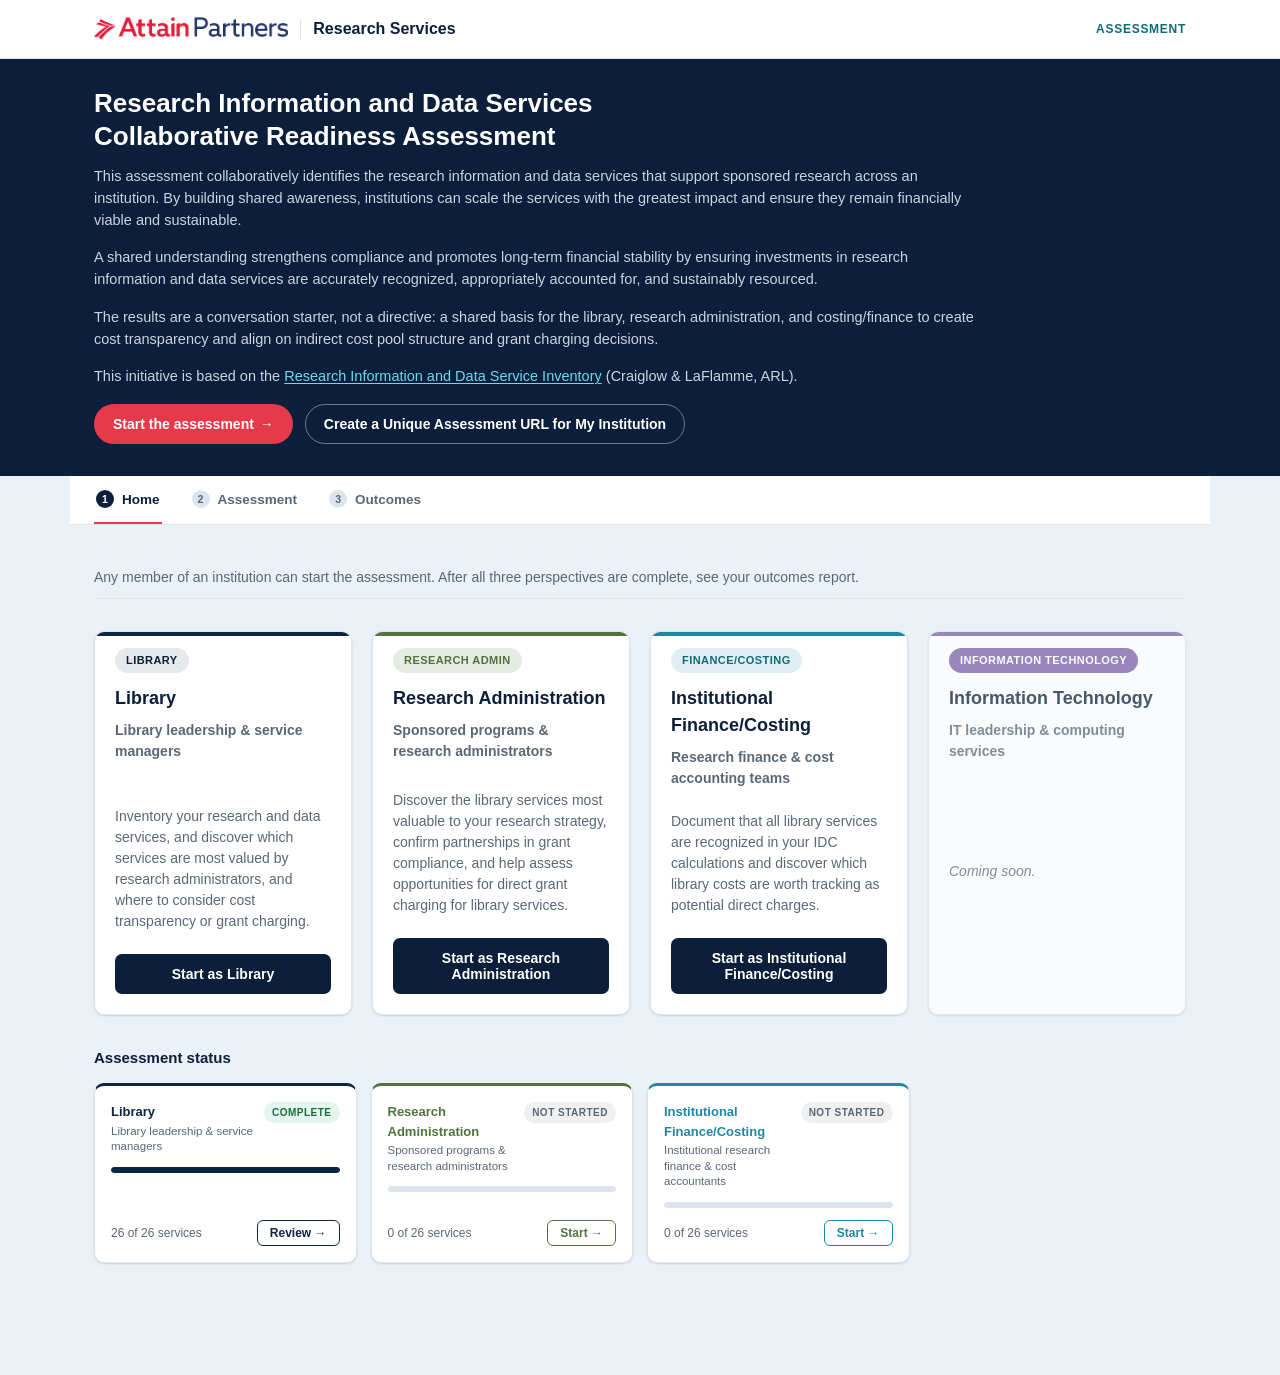
==== index.html @ 7ad6df9c "Force full-width Library button; equalize progress card height with flex column Co-Authored-By: Clau" ====
<!DOCTYPE html>
<html lang="en">
<head>
<meta charset="UTF-8">
<meta name="viewport" content="width=device-width, initial-scale=1.0">
<title>Research Services Collaborative Readiness Assessment</title>
<link rel="stylesheet" href="css/style.css?v=10">
</head>
<body>

<!-- Print-only header: logo, contact, institution -->
<div class="print-header" id="print-header">
  <img src="assets/attain-partners-logo.png" alt="Attain Partners" class="print-logo">
  <div class="print-header-right">
    <span id="print-institution-name"></span>
    <a href="https://attainpartners.com/contact/" class="print-contact">attainpartners.com/contact</a>
  </div>
</div>

<header class="topbar">
  <div class="topbar-inner">
    <div class="brand">
      <img class="brand-logo" src="assets/attain-partners-logo.png" alt="Attain Partners">
      <span class="brand-divider"></span>
      <span class="brand-text">Research Services</span>
    </div>
    <span class="eyebrow-tag">ASSESSMENT</span>
  </div>
</header>

<!-- HERO (per-view) -->
<section class="hero-banner" id="hero-home">
  <div class="hero-banner-inner">
    <div class="hero-copy">
      <h1>Research Information and Data Services<br>Collaborative Readiness Assessment</h1>
      <p class="hero-desc">
        This assessment collaboratively identifies the research information and data services that support sponsored research across an institution. By building shared awareness, institutions can scale the services with the greatest impact and ensure they remain financially viable and sustainable.
      </p>
      <p class="hero-desc">
        A shared understanding strengthens compliance and promotes long-term financial stability by ensuring investments in research information and data services are accurately recognized, appropriately accounted for, and sustainably resourced.
      </p>
      <p class="hero-desc">
        The results are a conversation starter, not a directive: a shared basis for the library, research administration, and costing/finance to create cost transparency and align on indirect cost pool structure and grant charging decisions.
      </p>
      <p class="hero-desc">
        This initiative is based on the <a href="https://figshare.com/articles/online_resource/Research_Information_and_Data_Service_Inventory/32581626/1?file=65289315" target="_blank" rel="noopener" class="hero-link">Research Information and Data Service Inventory</a> (Craiglow &amp; LaFlamme, ARL).
      </p>
      <div class="cta-row">
        <button class="btn btn-cta" data-scroll-to="role-grid">Start the assessment <span class="cta-arrow">&rarr;</span></button>
        <button class="btn btn-outline-light" id="open-institution-modal-btn">Create a Unique Assessment URL for My Institution</button>
      </div>
    </div>
  </div>
</section>

<nav class="tabnav-bar" id="topnav">
  <button class="tab-link active" data-view="home"><span class="tab-num">1</span>Home</button>
  <button class="tab-link" data-view="assessment"><span class="tab-num">2</span>Assessment</button>
  <button class="tab-link" data-view="results"><span class="tab-num">3</span>Outcomes</button>
</nav>

<div id="institution-banner" class="institution-banner" hidden></div>

<main id="app">

  <!-- HOME / ROLE PICKER -->
  <section class="view" id="view-home">

    <p class="role-instructions">Any member of an institution can start the assessment. After all three perspectives are complete, see your outcomes report.</p>

    <div class="role-grid" id="role-grid">
      <article class="role-card" data-role="library">
        <div class="role-card-bar" style="background:#0B2545"></div>
        <span class="pill-badge pill-navy">LIBRARY</span>
        <h2>Library</h2>
        <p class="role-card-sub">Library leadership &amp; service managers</p>
        <p>Inventory your research and data services, and discover which services are most valued by research administrators, and where to consider cost transparency or grant charging.</p>
        <button class="btn btn-primary" data-start="library">Start as Library</button>
      </article>
      <article class="role-card" data-role="admin">
        <div class="role-card-bar" style="background:#52733E"></div>
        <span class="pill-badge pill-green">RESEARCH ADMIN</span>
        <h2>Research Administration</h2>
        <p class="role-card-sub">Sponsored programs &amp; research administrators</p>
        <p>Discover the library services most valuable to your research strategy, confirm partnerships in grant compliance, and help assess opportunities for direct grant charging for library services.</p>
        <button class="btn btn-primary" data-start="admin">Start as Research Administration</button>
      </article>
      <article class="role-card" data-role="costing">
        <div class="role-card-bar" style="background:#1F87A6"></div>
        <span class="pill-badge pill-teal">FINANCE/COSTING</span>
        <h2>Institutional Finance/Costing</h2>
        <p class="role-card-sub">Research finance &amp; cost accounting teams</p>
        <p>Document that all library services are recognized in your IDC calculations and discover which library costs are worth tracking as potential direct charges.</p>
        <button class="btn btn-primary" data-start="costing">Start as Institutional Finance/Costing</button>
      </article>
      <article class="role-card role-card-coming-soon" data-role="it">
        <div class="role-card-bar" style="background:#7B5EA7"></div>
        <span class="pill-badge" style="background:#7B5EA7;color:#fff">INFORMATION TECHNOLOGY</span>
        <h2>Information Technology</h2>
        <p class="role-card-sub">IT leadership &amp; computing services</p>
        <p class="coming-soon-text">Coming soon.</p>
      </article>
    </div>

    <div class="progress-summary" id="progress-summary"></div>

    <div id="share-box" hidden>
      <input type="file" id="import-input" accept="application/json" hidden>
      <button id="export-btn" hidden></button>
      <button id="reset-btn" hidden></button>
    </div>
  </section>

  <!-- ASSESSMENT -->
  <section class="view" id="view-assessment" hidden>
    <div class="assessment-header">
      <button class="btn btn-text" id="back-home">&larr; Back</button>
      <div>
        <h2 id="assessment-role-title">Assessment</h2>
        <p id="assessment-role-sub"></p>
      </div>
      <div class="progress-pill" id="assessment-progress" style="display:none">0 / 20</div>
    </div>
    <div id="category-list"></div>

    <div class="whatsnext-box" id="whatsnext-box">
      <h3>What's next?</h3>
      <p>You can keep going, check the combined outcomes so far, or bring in your counterpart on the other two teams.</p>
      <div class="whatsnext-actions">
        <button class="btn btn-secondary" data-goto="home">Continue / start another role</button>
        <button class="btn btn-secondary" data-goto="results">See progress &amp; outcomes</button>
      </div>
      <div class="share-link-row">
        <p class="share-link-label">Send this assessment to a counterpart (library, research admin, or costing) so they can fill out their section and combine results with yours:</p>
        <div class="share-link-controls">
          <input type="text" id="share-link-input" readonly placeholder="Click &quot;Get link&quot; to generate a shareable link">
          <button class="btn btn-secondary" id="gen-link-btn">Get link</button>
          <button class="btn btn-secondary" id="copy-link-btn">Copy</button>
          <a class="btn btn-text" id="email-link-btn" href="#">Email link</a>
        </div>
      </div>
    </div>
  </section>

  <!-- RESULTS -->
  <section class="view" id="view-results" hidden>
    <p class="eyebrow">YOUR RESULTS</p>
    <div class="results-header">
      <h2>Outcomes at a glance</h2>
      <p>Outcomes update automatically as more roles complete the assessment.</p>
    </div>
    <div class="results-grid">
      <div class="outcome-card" id="outcome-expand">
        <h3>Most Valuable Library Services</h3>
        <p class="outcome-desc">Services the library offers that research administration recognizes as particularly valuable.</p>
        <div class="outcome-body"></div>
      </div>
      <div class="outcome-card" id="outcome-transparency">
        <h3>Most Potential to Model Cost Transparency or Start Tracking Costs</h3>
        <p class="outcome-desc">Service costs that the library can potentially isolate, research administrators value, and costing teams could potentially move from Indirect to direct costs.</p>
        <div class="outcome-body"></div>
      </div>
    </div>
    <div class="outcome-card outcome-card-wide" id="outcome-threshold">
      <h3>Finance/Costing Threshold</h3>
      <p class="outcome-desc">Does the institution have a threshold for moving a library service from the IDC cost pool to direct charging?</p>
      <div class="outcome-body"></div>
    </div>
    <div class="outcome-card outcome-card-wide" id="outcome-learnmore">
      <h3>Services Teams Want to Learn More About</h3>
      <p class="outcome-desc">Services flagged by research administration or institutional finance/costing as services they'd like to learn more about.</p>
      <div class="outcome-body"></div>
    </div>
    <div class="results-detail" id="results-detail"></div>

    <div class="cta-banner">
      <div class="cta-banner-copy">
        <p class="cta-banner-kicker">NEXT STEP</p>
        <h3>Bring these outcomes to your next cost-recovery conversation</h3>
        <p>Export this view to use as a conversation starter with your unit and university partners.</p>
      </div>
      <button class="btn btn-cta" id="export-btn-results">Export as PDF <span class="cta-arrow">&rarr;</span></button>
    </div>
  </section>

</main>

<!-- Institution URL modal -->
<div id="institution-modal" class="modal-overlay" hidden>
  <div class="modal-box">
    <div class="modal-header">
      <h3 class="modal-title">Create a Unique Assessment URL</h3>
      <button class="modal-close" id="modal-close-btn" aria-label="Close">&times;</button>
    </div>
    <p class="modal-desc">Select your institution to generate a shareable URL. Anyone who opens the link will see your institution's name on every page of the assessment.</p>
    <label class="modal-label" for="institution-select">Institution</label>
    <select id="institution-select" class="modal-select">
      <option value="">— Select an institution —</option>
      <option>Test</option>
      <option>Arizona State University</option>
      <option>Brown University</option>
      <option>Cold Spring Harbor Laboratory</option>
      <option>Colorado State University</option>
      <option>Cornell University</option>
      <option>Duke University</option>
      <option>George Mason University</option>
      <option>Johns Hopkins University</option>
      <option>Massachusetts Institute of Technology</option>
      <option>New York University</option>
      <option>Texas State University</option>
      <option>University at Buffalo</option>
      <option>University of Alabama</option>
      <option>University of Arizona</option>
      <option>University of California Riverside</option>
      <option>University of California, Davis</option>
      <option>University of California, Los Angeles</option>
      <option>University of California, Santa Barbara</option>
      <option>University of Connecticut</option>
      <option>University of Delaware</option>
      <option>University of Florida</option>
      <option>University of Hawai&#x02BB;i</option>
      <option>University of Iowa</option>
      <option>University of Kentucky</option>
      <option>University of Minnesota</option>
      <option>University of Nebraska-Lincoln</option>
      <option>University of Nevada, Las Vegas</option>
      <option>University of Rochester</option>
      <option>University of South Carolina</option>
      <option>University of Utah</option>
      <option>University of Wisconsin-Madison</option>
      <option>Van Andel Institute</option>
      <option>Virginia Tech</option>
      <option>Washington University in St. Louis</option>
      <option>Yale University</option>
    </select>
    <div id="modal-url-section" hidden>
      <label class="modal-label">Your unique assessment URL</label>
      <div class="modal-url-row">
        <input type="text" id="modal-url-input" class="modal-url-input" readonly>
        <button class="btn btn-secondary" id="modal-copy-btn">Copy</button>
        <a class="btn btn-text" id="modal-email-btn" href="#">Email</a>
      </div>
      <p class="modal-copied" id="modal-copied" hidden>Copied to clipboard!</p>
    </div>
    <div class="modal-actions">
      <button class="btn btn-primary" id="modal-generate-btn">Generate URL</button>
      <button class="btn btn-text" id="modal-cancel-btn">Cancel</button>
    </div>
  </div>
</div>

<script src="data/inventory.js"></script>
<script src="data/roles.js"></script>
<script src="js/app.js"></script>
</body>
</html>
---- css/style.css ----
/* ===========================================================
   Theme — matches the Attain Partners assessment visual system
   (white header, navy hero, numbered tab strip, light blue-gray
   canvas, red CTA accent, gold/green/teal level coloring).
   =========================================================== */
:root {
  --navy: #0B1F3A;
  --navy-deep: #0A1A30;
  --navy-light: #1B3158;
  --red: #E6394A;
  --red-dark: #C92C3C;
  --teal: #1F87A6;
  --teal-dark: #136B77;
  --green: #52733E;
  --gold: #C9941F;
  --bg: #EAF1F7;
  --card-bg: #FFFFFF;
  --border: #DCE5EE;
  --text: #1B2430;
  --text-muted: #5B6776;
  --radius: 10px;
  --shadow: 0 1px 3px rgba(11, 31, 58, 0.08), 0 1px 2px rgba(11, 31, 58, 0.06);
}

* { box-sizing: border-box; }
html, body { margin: 0; padding: 0; }
body {
  font-family: -apple-system, "Segoe UI", Roboto, Helvetica, Arial, sans-serif;
  background: var(--bg);
  color: var(--text);
  line-height: 1.5;
}

/* ---------- top header (white) ---------- */
.topbar {
  background: #fff;
  border-bottom: 1px solid var(--border);
}
.topbar-inner {
  max-width: 1140px;
  margin: 0 auto;
  display: flex;
  align-items: center;
  justify-content: space-between;
  padding: 16px 24px;
}
.brand { display: flex; align-items: center; gap: 12px; font-weight: 700; color: var(--navy); font-size: 16px; }
.brand-logo { height: 26px; display: block; }
.brand-divider { width: 1px; height: 20px; background: var(--border); display: inline-block; }
.eyebrow-tag {
  font-size: 12px; font-weight: 700; letter-spacing: .06em;
  color: var(--teal-dark); text-transform: uppercase;
}

/* ---------- hero banner (navy) ---------- */
.hero-banner { background: var(--navy); color: #fff; }
.hero-banner[hidden] { display: none; }
.hero-banner-inner {
  max-width: 1140px; margin: 0 auto; padding: 28px 24px 32px;
}
.hero-copy h1 { font-size: 26px; margin: 0 0 14px; line-height: 1.25; }
.hero-desc { color: #C9D4E2; font-size: 14.5px; margin: 0 0 16px; max-width: 880px; }

.pill-badge {
  display: inline-block; font-size: 11px; font-weight: 700; letter-spacing: .04em;
  padding: 4px 11px; border-radius: 999px; text-transform: uppercase;
}
.pill-teal { background: rgba(31,135,166,0.18); color: #6FD7EE; }
.pill-navy { background: rgba(255,255,255,0.14); color: #fff; }
.pill-green { background: rgba(82,115,62,0.22); color: #9CD37B; }

.cta-row { display: flex; gap: 12px; flex-wrap: wrap; }

.info-box {
  background: rgba(255,255,255,0.06); border: 1px solid rgba(255,255,255,0.14);
  border-radius: var(--radius); padding: 20px 22px; align-self: start;
}
.info-box-title { margin: 0 0 12px; font-size: 11.5px; font-weight: 700; letter-spacing: .06em; color: #6FD7EE; }
.info-box-list { margin: 0; padding: 0; list-style: none; display: flex; flex-direction: column; gap: 10px; }
.info-box-list li {
  font-size: 13px; color: #DCE6F0; padding-left: 20px; position: relative;
}
.info-box-list li::before {
  content: "✓"; position: absolute; left: 0; top: 0; color: #6FD7EE; font-weight: 700;
}

/* ---------- tab strip ---------- */
.tabnav-bar {
  background: #fff; border-bottom: 1px solid var(--border);
  display: flex; gap: 28px; max-width: 1140px; margin: 0 auto; padding: 0 24px;
}
.tab-link {
  background: none; border: none; border-bottom: 2px solid transparent;
  color: var(--text-muted); font-size: 13.5px; font-weight: 600;
  padding: 14px 2px; cursor: pointer; display: flex; align-items: center; gap: 8px;
  transition: color .15s, border-color .15s;
}
.tab-link:hover { color: var(--navy); }
.tab-link.active { color: var(--navy); border-bottom-color: var(--red); }
.tab-num {
  width: 18px; height: 18px; border-radius: 50%; background: var(--border);
  color: var(--text-muted); font-size: 10.5px; font-weight: 700;
  display: inline-flex; align-items: center; justify-content: center;
}
.tab-link.active .tab-num { background: var(--navy); color: #fff; }

/* ---------- layout ---------- */
#app { max-width: 1140px; margin: 0 auto; padding: 32px 24px 80px; }
.view[hidden] { display: none; }

.eyebrow { font-size: 12px; font-weight: 700; letter-spacing: .06em; color: var(--red); text-transform: uppercase; margin: 0 0 6px; }

/* ---------- institution banner ---------- */
.institution-banner {
  background: var(--navy); color: #AEC0D6; font-size: 13px; font-weight: 600;
  text-align: center; padding: 7px 24px; letter-spacing: .02em;
}
.institution-banner[hidden] { display: none; }

/* ---------- role instructions ---------- */
.role-instructions {
  font-size: 14px; color: var(--text-muted); margin: 0 0 4px;
  padding: 10px 0; border-bottom: 1px solid var(--border);
}

/* ---------- modal ---------- */
body.modal-open { overflow: hidden; }
.modal-overlay {
  position: fixed; inset: 0; z-index: 1000;
  background: rgba(11,31,58,.55); backdrop-filter: blur(2px);
  display: flex; align-items: center; justify-content: center; padding: 24px;
}
.modal-overlay[hidden] { display: none; }
.modal-box {
  background: var(--card-bg); border-radius: 12px; padding: 28px 30px;
  width: 100%; max-width: 520px; box-shadow: 0 8px 32px rgba(11,31,58,.24);
}
.modal-header { display: flex; align-items: center; justify-content: space-between; margin-bottom: 12px; }
.modal-title { margin: 0; font-size: 18px; font-weight: 700; color: var(--navy); }
.modal-close {
  background: none; border: none; font-size: 22px; cursor: pointer;
  color: var(--text-muted); line-height: 1; padding: 2px 6px;
}
.modal-close:hover { color: var(--navy); }
.modal-desc { font-size: 14px; color: var(--text-muted); margin: 0 0 18px; line-height: 1.5; }
.modal-label { display: block; font-size: 12px; font-weight: 700; text-transform: uppercase; letter-spacing: .05em; color: var(--text-muted); margin-bottom: 6px; }
.modal-select {
  width: 100%; padding: 10px 12px; border: 1px solid var(--border); border-radius: 8px;
  font-size: 14px; color: var(--text); background: var(--card-bg); margin-bottom: 20px;
  appearance: auto;
}
.modal-select:focus { outline: 2px solid var(--teal); }
.modal-url-row { display: flex; gap: 8px; flex-wrap: wrap; margin-bottom: 6px; }
.modal-url-input {
  flex: 1; min-width: 0; padding: 9px 12px; border: 1px solid var(--border);
  border-radius: 8px; font-size: 13px; background: var(--bg); color: var(--text);
}
.modal-copied { font-size: 12px; color: var(--green); font-weight: 600; margin: 0 0 12px; }
.modal-actions { display: flex; gap: 10px; align-items: center; margin-top: 8px; }

/* ---------- role cards ---------- */
.role-grid {
  display: grid;
  grid-template-columns: repeat(4, minmax(0, 1fr));
  gap: 20px;
  margin: 32px 0;
}
@media (max-width: 700px) {
  .role-grid { grid-template-columns: 1fr; }
}
.role-card {
  background: var(--card-bg);
  border: 1px solid var(--border);
  border-radius: var(--radius);
  box-shadow: var(--shadow);
  overflow: hidden;
  padding: 20px;
  display: flex;
  flex-direction: column;
  gap: 8px;
  min-width: 0;
}
.role-card-bar { height: 4px; margin: -20px -20px 4px; }
.role-card .pill-badge { align-self: flex-start; }
.role-card h2 { margin: 4px 0 0; font-size: 18px; color: var(--navy); }
.role-card-sub { margin: 0; font-size: 13px; color: var(--text-muted); font-weight: 600; }
.role-card p { font-size: 14px; color: var(--text-muted); flex: 1; }
.role-card .btn-primary { width: 100%; display: flex; margin-top: auto; }
.role-card[data-role="library"] .pill-badge { background: rgba(11,37,69,0.1); color: var(--navy); }
.role-card[data-role="admin"] .pill-badge { background: rgba(82,115,62,0.14); color: var(--green); }
.role-card[data-role="costing"] .pill-badge { background: rgba(31,135,166,0.14); color: var(--teal-dark); }
.role-card-coming-soon { opacity: .72; }
.role-card-coming-soon .coming-soon-text { font-style: italic; color: var(--text-muted); flex: 1; }

/* ---------- buttons ---------- */
.btn {
  font-size: 14px; font-weight: 700; border-radius: 999px;
  padding: 11px 18px; cursor: pointer; border: 1px solid transparent;
  display: inline-flex; align-items: center; justify-content: center;
  gap: 6px; text-decoration: none;
}
.btn-cta { background: var(--red); color: #fff; }
.btn-cta:hover { background: var(--red-dark); }
.cta-arrow { display: inline-flex; }
.btn-outline-light { background: transparent; color: #fff; border-color: rgba(255,255,255,0.4); }
.btn-outline-light:hover { background: rgba(255,255,255,0.08); }
.btn-primary { background: var(--navy); color: #fff; border-radius: 7px; }
.btn-primary:hover { background: var(--navy-light); }
.btn-secondary { background: #fff; color: var(--navy); border-color: var(--border); border-radius: 7px; }
.btn-secondary:hover { background: #EEF2F6; }
.btn-text { background: none; border: none; color: var(--text-muted); font-weight: 500; border-radius: 7px; }
.btn-text:hover { color: var(--navy); }
.file-btn { position: relative; }

/* ---------- progress summary (home) ---------- */
.progress-summary { margin-bottom: 32px; }
.progress-summary-title { margin: 0 0 14px; font-size: 15px; font-weight: 700; color: var(--navy); }
.progress-cards { display: grid; grid-template-columns: repeat(4, minmax(0, 1fr)); gap: 14px; }
.progress-card {
  background: var(--card-bg); border: 1px solid var(--border); border-top: 3px solid var(--border);
  border-radius: var(--radius); padding: 16px; box-shadow: var(--shadow);
  display: flex; flex-direction: column;
}
.progress-card-foot { margin-top: auto; }
.progress-card-empty { background: none; border: none; box-shadow: none; }
.progress-card-top { display: flex; justify-content: space-between; align-items: flex-start; gap: 10px; margin-bottom: 12px; }
.progress-card-role { margin: 0 0 2px; font-size: 13px; font-weight: 700; }
.progress-card-sub { margin: 0; font-size: 11.5px; color: var(--text-muted); line-height: 1.35; }
.progress-status-badge {
  font-size: 10px; font-weight: 700; letter-spacing: .05em; text-transform: uppercase;
  padding: 3px 8px; border-radius: 999px; white-space: nowrap; flex-shrink: 0;
}
.status-not-started { background: #f0f0f0; color: var(--text-muted); }
.status-progress { background: #FFF3D6; color: #8a5f00; }
.status-complete { background: #E3F5ED; color: #1a6e3e; }
.progress-track { height: 6px; background: var(--border); border-radius: 6px; overflow: hidden; margin-bottom: 12px; }
.progress-fill { height: 100%; border-radius: 6px; transition: width .3s; }
.progress-card-foot { display: flex; justify-content: space-between; align-items: center; }
.progress-count { font-size: 12px; color: var(--text-muted); }
.btn-sm {
  font-size: 12px; font-weight: 600; padding: 5px 12px; border-radius: 6px;
  background: transparent; border: 1.5px solid; cursor: pointer; transition: background .15s;
}
.btn-sm:hover { background: var(--bg); }

/* ---------- share box ---------- */
.share-box {
  background: #fff; border: 1px solid var(--border); border-radius: var(--radius); padding: 20px 24px;
}
.share-box h3 { margin: 0 0 6px; font-size: 15px; color: var(--navy); }
.share-box p { margin: 0 0 14px; font-size: 14px; color: var(--text-muted); }
.share-actions { display: flex; gap: 10px; flex-wrap: wrap; }

/* ---------- assessment ---------- */
.assessment-header {
  display: flex; align-items: center; gap: 20px; margin-bottom: 24px;
}
.assessment-header h2 { margin: 0; color: var(--navy); font-size: 20px; }
.assessment-header p { margin: 2px 0 0; color: var(--text-muted); font-size: 13px; }
.progress-pill {
  margin-left: auto; background: var(--navy); color: #fff; font-size: 13px;
  font-weight: 700; padding: 6px 14px; border-radius: 999px;
}

.cat-section {
  background: var(--card-bg); border: 1px solid var(--border);
  border-radius: var(--radius); margin-bottom: 14px; overflow: hidden;
}
.cat-head {
  width: 100%; text-align: left; background: #fff; border: none;
  border-left: 5px solid; padding: 14px 18px; font-size: 15px; font-weight: 700;
  color: var(--navy); cursor: pointer; display: flex; justify-content: space-between;
}
.cat-count { font-size: 12px; font-weight: 600; color: var(--text-muted); }
.cat-body { display: none; padding: 4px 18px 16px; }
.cat-section.open .cat-body { display: block; }

.item-card { padding: 16px 0; border-top: 1px solid var(--border); }
.cat-body .item-card:first-child { border-top: none; }
.item-title h4 { margin: 0 0 2px; font-size: 14.5px; color: var(--text); }
.item-title p { margin: 0 0 10px; font-size: 12.5px; color: var(--text-muted); }

/* Library offer hint note */
.lib-offer-hint {
  margin: 0 0 16px;
  font-size: 13px; color: var(--text-muted);
  background: rgba(31,135,166,0.07);
  border-left: 3px solid var(--teal);
  padding: 8px 12px; border-radius: 0 6px 6px 0;
}

/* Library item card with offer toggle */
.lib-item-card { padding: 14px 0; border-top: 1px solid var(--border); }
.lib-item-card:first-child { border-top: none; }
.lib-offer-row {
  display: flex; align-items: flex-start; gap: 10px; cursor: pointer;
  user-select: none; margin-bottom: 6px;
}
.lib-offer-cb {
  width: 16px; height: 16px; accent-color: var(--teal); flex-shrink: 0;
  margin-top: 2px; cursor: pointer;
}
.lib-offer-name {
  display: flex; align-items: baseline; gap: 8px; flex-wrap: wrap;
}
.lib-item-title { margin: 0; font-size: 14.5px; font-weight: 600; color: var(--text); }
.lib-item-card.not-offered .lib-item-title { color: var(--text-muted); }
.not-offered-badge {
  font-size: 11px; font-weight: 700; letter-spacing: .05em;
  background: #f0f0f0; color: var(--text-muted);
  padding: 1px 7px; border-radius: 999px;
}
.lib-item-desc {
  margin: 4px 0 12px 26px; font-size: 12.5px; color: var(--text-muted); line-height: 1.45;
}
.detail-not-offered {
  font-size: 12px; color: var(--text-muted); font-style: italic; padding: 2px 0;
}

.question { margin-bottom: 10px; }
.question-text { margin: 0 0 6px; font-size: 13.5px; font-weight: 600; color: var(--navy); }
.options { display: flex; gap: 8px; flex-wrap: wrap; }
.opt-btn {
  border: 1px solid var(--border); background: #fff; border-radius: 999px;
  padding: 7px 14px; font-size: 13px; font-weight: 600; cursor: pointer; color: var(--text);
}
.opt-btn:hover { border-color: var(--navy); }
.opt-btn.val-2.selected { background: rgba(31,135,166,0.14); color: var(--teal-dark); border-color: var(--teal); }
.opt-btn.val-1.selected { background: rgba(201,148,31,0.16); color: var(--gold); border-color: var(--gold); }
.opt-btn.val-0.selected { background: rgba(230,57,74,0.12); color: var(--red-dark); border-color: var(--red); }

/* ---------- hero link ---------- */
.hero-link { color: #6FD7EE; text-decoration: underline; text-underline-offset: 2px; }
.hero-link:hover { color: #fff; }

/* ---------- admin question-by-question format ---------- */
.admin-q-section { margin-bottom: 20px; }
.admin-q-head { padding: 16px 20px 12px; }
.admin-q-num {
  display: inline-block; font-size: 11px; font-weight: 700; letter-spacing: .06em;
  text-transform: uppercase; color: var(--red); margin-bottom: 6px;
}
.admin-q-text { margin: 0 0 4px; font-size: 15px; font-weight: 700; color: var(--navy); }
.admin-q-sub { margin: 0; font-size: 13px; color: var(--text-muted); }
.admin-q-body { padding: 8px 20px 16px; }
.admin-select-all {
  font-size: 12px; font-weight: 700; padding: 4px 10px;
  margin-bottom: 10px; color: var(--teal-dark); border: 1px solid var(--border);
  border-radius: 999px; display: inline-block;
}
.admin-select-all:hover { background: var(--bg); }
.admin-check-grid {
  display: grid;
  grid-template-columns: repeat(auto-fill, minmax(220px, 1fr));
  gap: 2px 12px;
}
.admin-cat-label {
  grid-column: 1 / -1;
  font-size: 11px; font-weight: 700; text-transform: uppercase;
  letter-spacing: .06em; color: var(--text-muted);
  border-left: 3px solid currentColor;
  padding: 2px 0 2px 8px;
  margin: 10px 0 4px;
}
.admin-check-row {
  display: flex; align-items: center; gap: 8px; padding: 5px 8px;
  border-radius: 6px; cursor: pointer; transition: background .1s;
  position: relative;
}
.admin-check-row:hover { background: var(--bg); }
.admin-check-row.checked { background: rgba(31,135,166,0.08); }
.admin-check-row input[type="checkbox"] {
  width: 15px; height: 15px; accent-color: var(--teal); flex-shrink: 0; cursor: pointer;
}
.admin-check-label { font-size: 13px; color: var(--text); cursor: pointer; line-height: 1.3; }
.admin-check-row.checked .admin-check-label { font-weight: 600; color: var(--navy); }

/* CSS tooltip on hover (questions 1-3 only, via data-tooltip attribute) */
.admin-check-row[data-tooltip]:hover::after {
  content: attr(data-tooltip);
  position: absolute;
  left: 0; bottom: calc(100% + 6px);
  background: var(--navy); color: #fff;
  font-size: 12px; line-height: 1.4;
  padding: 8px 12px; border-radius: 7px;
  width: 280px; white-space: normal;
  pointer-events: none; z-index: 100;
  box-shadow: 0 4px 12px rgba(0,0,0,0.18);
}
.admin-learn-section { border-top: 3px solid var(--border); margin-top: 8px; }
.admin-learn-head { background: rgba(82,115,62,0.06); }

/* ---------- locked question (library auto-No) ---------- */
.question-locked .opt-btn { cursor: not-allowed; opacity: .55; }
.question-locked .opt-btn:hover { border-color: var(--border); }
.locked-note { margin: 4px 0 0; font-size: 12px; color: var(--text-muted); font-style: italic; }

/* ---------- what's next panel (assessment view) ---------- */
.whatsnext-box {
  background: var(--card-bg); border: 1px solid var(--border); border-radius: var(--radius);
  padding: 22px 24px; margin-top: 24px;
}
.whatsnext-box h3 { margin: 0 0 6px; font-size: 16px; color: var(--navy); }
.whatsnext-box > p { margin: 0 0 16px; font-size: 13.5px; color: var(--text-muted); }
.whatsnext-actions { display: flex; gap: 10px; flex-wrap: wrap; margin-bottom: 18px; }
.share-link-row { border-top: 1px solid var(--border); padding-top: 16px; }
.share-link-label { margin: 0 0 10px; font-size: 13px; color: var(--text-muted); }
.share-link-controls { display: flex; gap: 8px; flex-wrap: wrap; }
.share-link-controls input {
  flex: 1; min-width: 220px; border: 1px solid var(--border); border-radius: 7px;
  padding: 9px 12px; font-size: 13px; color: var(--text); background: var(--bg);
}

/* ---------- visual detail chips (results "full details by service") ---------- */
.detail-legend { display: flex; gap: 16px; flex-wrap: wrap; margin-bottom: 16px; font-size: 12.5px; color: var(--text-muted); }
.detail-legend-item { display: flex; align-items: center; gap: 6px; }
.detail-rows { display: flex; flex-direction: column; gap: 14px; }
.detail-row { border-top: 1px solid var(--border); padding-top: 12px; }
.detail-rows .detail-row:first-child { border-top: none; padding-top: 0; }
.detail-row-name { font-size: 13.5px; font-weight: 700; color: var(--navy); margin-bottom: 8px; }
.detail-row-groups { display: flex; gap: 22px; flex-wrap: wrap; }
.detail-group { display: flex; flex-direction: column; gap: 4px; }
.detail-group-label { font-size: 11px; font-weight: 700; letter-spacing: .04em; text-transform: uppercase; color: var(--text-muted); }
.detail-group-chips { display: flex; gap: 5px; }
.vchip {
  width: 20px; height: 20px; border-radius: 5px; display: inline-flex;
  align-items: center; justify-content: center;
}
.vchip-2 { background: rgba(31,135,166,0.18); border: 1px solid var(--teal); }
.vchip-1 { background: rgba(201,148,31,0.18); border: 1px solid var(--gold); }
.vchip-0 { background: rgba(230,57,74,0.14); border: 1px solid var(--red); }
.vchip-empty { background: var(--border); border: 1px solid var(--border); opacity: .6; }
.vchip-icon {
  width: 20px; height: 20px; border-radius: 50%; display: inline-flex;
  align-items: center; justify-content: center;
  font-size: 12px; font-weight: 700; line-height: 1; flex-shrink: 0;
}
.vchip-check { background: #52733E; color: #fff; }
.vchip-question { background: #C9941F; color: #fff; }
.vchip-x { background: #E6394A; color: #fff; }

/* ---------- results ---------- */
.results-header h2 { margin: 0 0 4px; color: var(--navy); }
.results-header p { margin: 0 0 24px; color: var(--text-muted); font-size: 14px; }
.results-grid {
  display: grid; grid-template-columns: repeat(auto-fit, minmax(300px, 1fr));
  gap: 20px; margin-bottom: 32px;
}
.outcome-card {
  background: var(--card-bg); border: 1px solid var(--border); border-radius: var(--radius);
  box-shadow: var(--shadow); padding: 20px;
}
.outcome-card h3 { margin: 0 0 6px; font-size: 16px; color: var(--navy); }
.outcome-desc { margin: 0 0 14px; font-size: 13px; color: var(--text-muted); }
.outcome-list { list-style: none; margin: 0; padding: 0; }
.outcome-list li {
  display: flex; align-items: center; gap: 10px; padding: 8px 0; border-top: 1px solid var(--border);
}
.outcome-list li:first-child { border-top: none; }
.outcome-item-name { flex: 1; font-size: 13.5px; }
.outcome-meter { width: 90px; height: 6px; background: var(--border); border-radius: 4px; overflow: hidden; }
.outcome-meter-fill { display: block; height: 100%; }
.outcome-score { width: 36px; text-align: right; font-size: 12px; color: var(--text-muted); }
.empty-note { font-size: 13.5px; color: var(--text-muted); }
.tag { font-size: 10.5px; font-weight: 700; padding: 2px 7px; border-radius: 999px; margin-left: 6px; text-transform: uppercase; }
.tag-start { background: rgba(230,57,74,0.12); color: var(--red-dark); }
.tag-expand { background: rgba(201,148,31,0.16); color: var(--gold); }
.tag-unknown { background: var(--border); color: var(--text-muted); }

.results-detail { background: var(--card-bg); border: 1px solid var(--border); border-radius: var(--radius); padding: 20px; margin-bottom: 28px; }
.results-detail h3 { margin: 0 0 12px; font-size: 15px; color: var(--navy); }
.table-wrap { overflow-x: auto; }
.detail-table { width: 100%; border-collapse: collapse; font-size: 13px; }
.detail-table th, .detail-table td { text-align: left; padding: 8px 10px; border-bottom: 1px solid var(--border); white-space: nowrap; }
.detail-table th { color: var(--text-muted); font-weight: 700; font-size: 11.5px; text-transform: uppercase; }

/* ---------- CTA banner (results, bottom) ---------- */
.cta-banner {
  background: var(--navy); color: #fff; border-radius: var(--radius);
  padding: 28px 30px; display: flex; align-items: center; justify-content: space-between;
  gap: 24px; flex-wrap: wrap;
}
.cta-banner-kicker { margin: 0 0 6px; font-size: 11.5px; font-weight: 700; letter-spacing: .06em; color: #6FD7EE; text-transform: uppercase; }
.cta-banner-copy h3 { margin: 0 0 8px; font-size: 18px; }
.cta-banner-copy p { margin: 0; color: #C9D4E2; font-size: 13.5px; max-width: 560px; }

@media (max-width: 800px) {
  .hero-banner-inner { grid-template-columns: 1fr; }
}
@media (max-width: 640px) {
  .topbar-inner { flex-direction: column; gap: 10px; align-items: flex-start; }
  .assessment-header { flex-wrap: wrap; }
  .progress-pill { margin-left: 0; }
  .tabnav-bar { overflow-x: auto; }
}

/* ---------- quick wins / gap analysis outcome sections ---------- */
.qw-section-label {
  margin: 14px 0 6px; font-size: 12px; font-weight: 700; text-transform: uppercase;
  letter-spacing: .06em; display: flex; align-items: center; gap: 8px;
}
.qw-wins { color: #1a6e3e; }
.qw-longterm { color: #8a5f00; }
.qw-count {
  font-size: 11px; font-weight: 700; padding: 1px 7px;
  border-radius: 999px; background: var(--bg); color: var(--text-muted);
}
.qw-gap-tags { display: inline-flex; gap: 4px; margin-left: 8px; flex-wrap: wrap; }
.gap-intro { margin: 0 0 10px; font-size: 13px; color: var(--text-muted); }

/* ---------- expand outcome sub-sections ---------- */
.expand-section-label {
  margin: 0 0 6px; font-size: 11px; font-weight: 700; text-transform: uppercase;
  letter-spacing: .06em; padding: 2px 0 2px 8px;
}
.expand-offered { color: #1a6e3e; border-left: 3px solid #1a6e3e; }
.expand-start   { color: #52733E; border-left: 3px solid #52733E; }

/* ---------- learn-more card full width ---------- */
.outcome-card-wide {
  margin: 0 0 32px;
  background: var(--card-bg); border: 1px solid var(--border); border-radius: var(--radius);
  box-shadow: var(--shadow); padding: 20px;
}
.outcome-card-wide .outcome-list { columns: 2; column-gap: 24px; }
@media (max-width: 600px) { .outcome-card-wide .outcome-list { columns: 1; } }

/* ---------- finish banner ---------- */
.finish-banner {
  background: var(--navy); color: #fff; border-radius: var(--radius);
  padding: 24px 28px; margin-top: 32px;
  display: flex; align-items: center; justify-content: space-between; gap: 24px; flex-wrap: wrap;
}
.finish-banner-incomplete { background: #7A3A0A; }
.finish-banner-title { margin: 0 0 4px; font-size: 16px; font-weight: 700; }
.finish-banner-sub { margin: 0; font-size: 13px; opacity: .8; }
.finish-incomplete-note {
  margin: 8px 0 0; font-size: 13px; font-weight: 600;
  background: rgba(255,255,255,.15); border-radius: 6px; padding: 6px 10px;
}
.finish-banner-actions { display: flex; gap: 10px; flex-shrink: 0; flex-wrap: wrap; }
.finish-btn { white-space: nowrap; }
.btn-outline {
  background: transparent; border: 2px solid rgba(255,255,255,.5); color: #fff;
  padding: 10px 18px; border-radius: 7px; font-size: 14px; font-weight: 600; cursor: pointer;
  transition: border-color .15s;
}
.btn-outline:hover { border-color: #fff; }

/* ---------- threshold Q4 (costing) ---------- */
.threshold-radios { display: flex; gap: 20px; flex-wrap: wrap; margin-bottom: 14px; }
.threshold-radio-row { display: flex; align-items: center; gap: 6px; font-size: 14px; cursor: pointer; }
.threshold-radio-row input[type="radio"] { accent-color: var(--teal); width: 15px; height: 15px; }
.threshold-text-label { display: block; font-size: 13px; font-weight: 600; color: var(--text-muted); margin-bottom: 6px; }
.threshold-input-wrap {
  display: flex; align-items: center; max-width: 420px;
  border: 1px solid var(--border); border-radius: 7px; background: var(--card-bg); overflow: hidden;
}
.threshold-dollar {
  padding: 8px 10px 8px 12px; font-size: 14px; font-weight: 600; color: var(--text-muted);
  background: var(--bg); border-right: 1px solid var(--border); flex-shrink: 0;
}
.threshold-text-input {
  flex: 1; padding: 8px 12px; border: none; outline: none;
  font-size: 14px; color: var(--text); background: transparent;
}
.threshold-input-wrap:focus-within { outline: 2px solid var(--teal); }

/* ---------- detail key grid ---------- */
.detail-intro { margin: 0 0 16px; font-size: 13.5px; color: var(--text-muted); line-height: 1.55; }
.detail-key-grid {
  display: grid; grid-template-columns: repeat(auto-fit, minmax(220px, 1fr));
  gap: 16px; margin-bottom: 16px;
  background: var(--bg); border-radius: var(--radius); padding: 16px;
}
.detail-key-head { margin: 0 0 8px; font-size: 12px; font-weight: 700; text-transform: uppercase; letter-spacing: .05em; }
.detail-key-item { margin: 0 0 4px; font-size: 12px; color: var(--text-muted); display: flex; align-items: center; gap: 6px; }
.detail-key-item .vchip { flex-shrink: 0; }

/* ---------- learnmore legend & dots ---------- */
.outcome-legend {
  display: flex; gap: 16px; flex-wrap: wrap; margin-bottom: 14px;
  padding: 10px 14px; background: var(--bg); border-radius: 8px;
}
.outcome-legend-item { display: flex; align-items: center; gap: 6px; font-size: 12px; font-weight: 600; color: var(--text-muted); }
.learnmore-dot {
  display: inline-block; width: 11px; height: 11px; border-radius: 50%; flex-shrink: 0; vertical-align: middle;
}

/* ---------- threshold card result ---------- */
.threshold-result { margin: 0; font-size: 15px; }

/* ---------- detail legend ---------- */
.detail-legend {
  display: flex; gap: 20px; flex-wrap: wrap; align-items: flex-start;
  background: var(--bg); border-radius: 8px; padding: 12px 16px; margin-bottom: 16px;
}
.detail-legend-section { display: flex; align-items: center; gap: 10px; flex-wrap: wrap; }
.detail-legend-title { font-size: 11px; font-weight: 700; text-transform: uppercase; letter-spacing: .05em; color: var(--text-muted); margin-right: 2px; }
.detail-legend-item { display: flex; align-items: center; gap: 5px; font-size: 12px; color: var(--text-muted); }

/* ---------- alignment dots ---------- */
.align-bar {
  display: flex; align-items: center; gap: 6px; flex-shrink: 0;
}
.align-dot {
  width: 13px; height: 13px; border-radius: 50%; flex-shrink: 0;
  transition: background .2s;
}
.align-dot-off { background: #d0d7df; }
.align-label {
  font-size: 12px; font-weight: 600; white-space: nowrap; margin-left: 4px;
}

/* ---------- detail row v2 (alignment view) ---------- */
.detail-threshold-box {
  background: var(--navy); color: #fff; border-radius: var(--radius);
  padding: 14px 20px; margin-bottom: 20px;
}
.detail-threshold-label { margin: 0 0 4px; font-size: 12px; font-weight: 700; text-transform: uppercase; letter-spacing: .05em; opacity: .8; }
.detail-threshold-value { margin: 0; font-size: 14px; font-weight: 600; }

.detail-row-v2 {
  background: var(--card-bg); border: 1px solid var(--border); border-radius: var(--radius);
  padding: 18px 20px; margin-bottom: 12px; box-shadow: var(--shadow);
}
.detail-row-header {
  display: flex; align-items: center; justify-content: space-between; gap: 12px;
  margin-bottom: 8px; flex-wrap: wrap;
}
.detail-row-title {
  display: flex; align-items: center; gap: 8px; flex: 1; min-width: 0;
}
.detail-row-name-text {
  font-size: 15px; font-weight: 700; color: var(--navy); flex: 1;
}
.detail-row-desc {
  margin: 0 0 14px; font-size: 13px; color: var(--text-muted); line-height: 1.55;
}
.detail-row-groups {
  display: grid; grid-template-columns: repeat(auto-fit, minmax(220px, 1fr));
  gap: 14px;
}
.detail-group {
  background: var(--bg); border-radius: 8px; padding: 12px 14px;
}
.detail-group-label {
  display: block; font-size: 11px; font-weight: 700; text-transform: uppercase;
  letter-spacing: .06em; color: var(--text-muted); margin-bottom: 8px;
}
.detail-q-list { display: flex; flex-direction: column; gap: 6px; }
.detail-q-item {
  display: flex; align-items: flex-start; gap: 8px; font-size: 12.5px; color: var(--text);
  line-height: 1.45;
}
.detail-q-item .vchip { flex-shrink: 0; margin-top: 1px; }
.detail-q-item .vchip-icon { flex-shrink: 0; margin-top: 1px; }

/* ---------- print header (hidden on screen, shown in print) ---------- */
.print-header { display: none; }

/* ---------- print (PDF export of outcomes) ---------- */
@media print {
  .print-header {
    display: flex !important; align-items: center; justify-content: space-between;
    padding: 12px 24px 12px; border-bottom: 2px solid #0B1F3A; margin-bottom: 16px;
  }
  .print-logo { height: 28px; }
  .print-header-right { display: flex; flex-direction: column; align-items: flex-end; gap: 2px; }
  .print-header-right #print-institution-name { font-size: 13px; font-weight: 700; color: #0B1F3A; }
  .print-contact { font-size: 11px; color: #5B6776; text-decoration: none; }

  .topbar, .hero-banner, .tabnav-bar, .cta-banner, .progress-summary, .share-box,
  .whatsnext-box, .eyebrow, .institution-banner, .modal-overlay { display: none !important; }
  body, #app { background: #fff; }
  .outcome-card, .results-detail { box-shadow: none; border: 1px solid #ccc; break-inside: avoid; }
  .results-grid { grid-template-columns: 1fr 1fr; }
}
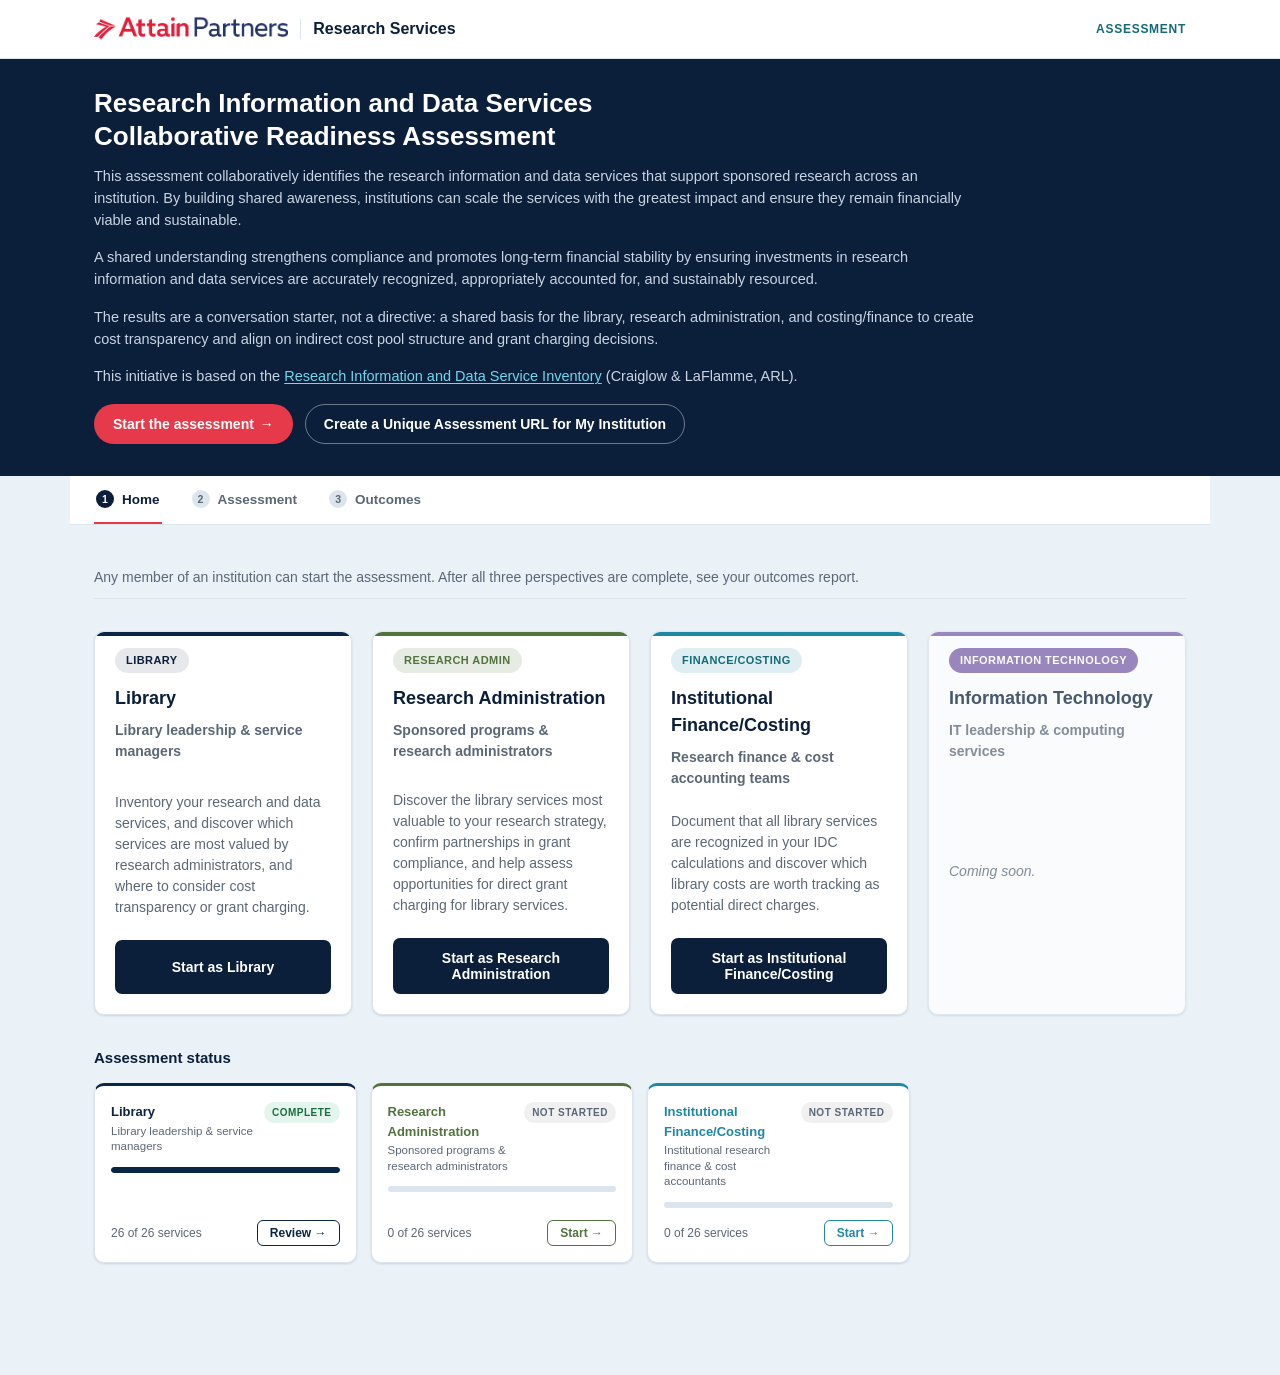
==== commit b90def7f: "Set min-height on role card buttons so all match the tallest (two-line) button Co-Authored-By: Claud" ====
--- a/index.html
+++ b/index.html
@@ -4,7 +4,7 @@
 <meta charset="UTF-8">
 <meta name="viewport" content="width=device-width, initial-scale=1.0">
 <title>Research Services Collaborative Readiness Assessment</title>
-<link rel="stylesheet" href="css/style.css?v=10">
+<link rel="stylesheet" href="css/style.css?v=12">
 </head>
 <body>
 
--- a/css/style.css
+++ b/css/style.css
@@ -185,7 +185,7 @@
 .role-card h2 { margin: 4px 0 0; font-size: 18px; color: var(--navy); }
 .role-card-sub { margin: 0; font-size: 13px; color: var(--text-muted); font-weight: 600; }
 .role-card p { font-size: 14px; color: var(--text-muted); flex: 1; }
-.role-card .btn-primary { width: 100%; display: flex; margin-top: auto; }
+.role-card .btn-primary { display: flex; width: 100%; text-align: center; margin-top: auto; min-height: 54px; align-items: center; justify-content: center; }
 .role-card[data-role="library"] .pill-badge { background: rgba(11,37,69,0.1); color: var(--navy); }
 .role-card[data-role="admin"] .pill-badge { background: rgba(82,115,62,0.14); color: var(--green); }
 .role-card[data-role="costing"] .pill-badge { background: rgba(31,135,166,0.14); color: var(--teal-dark); }
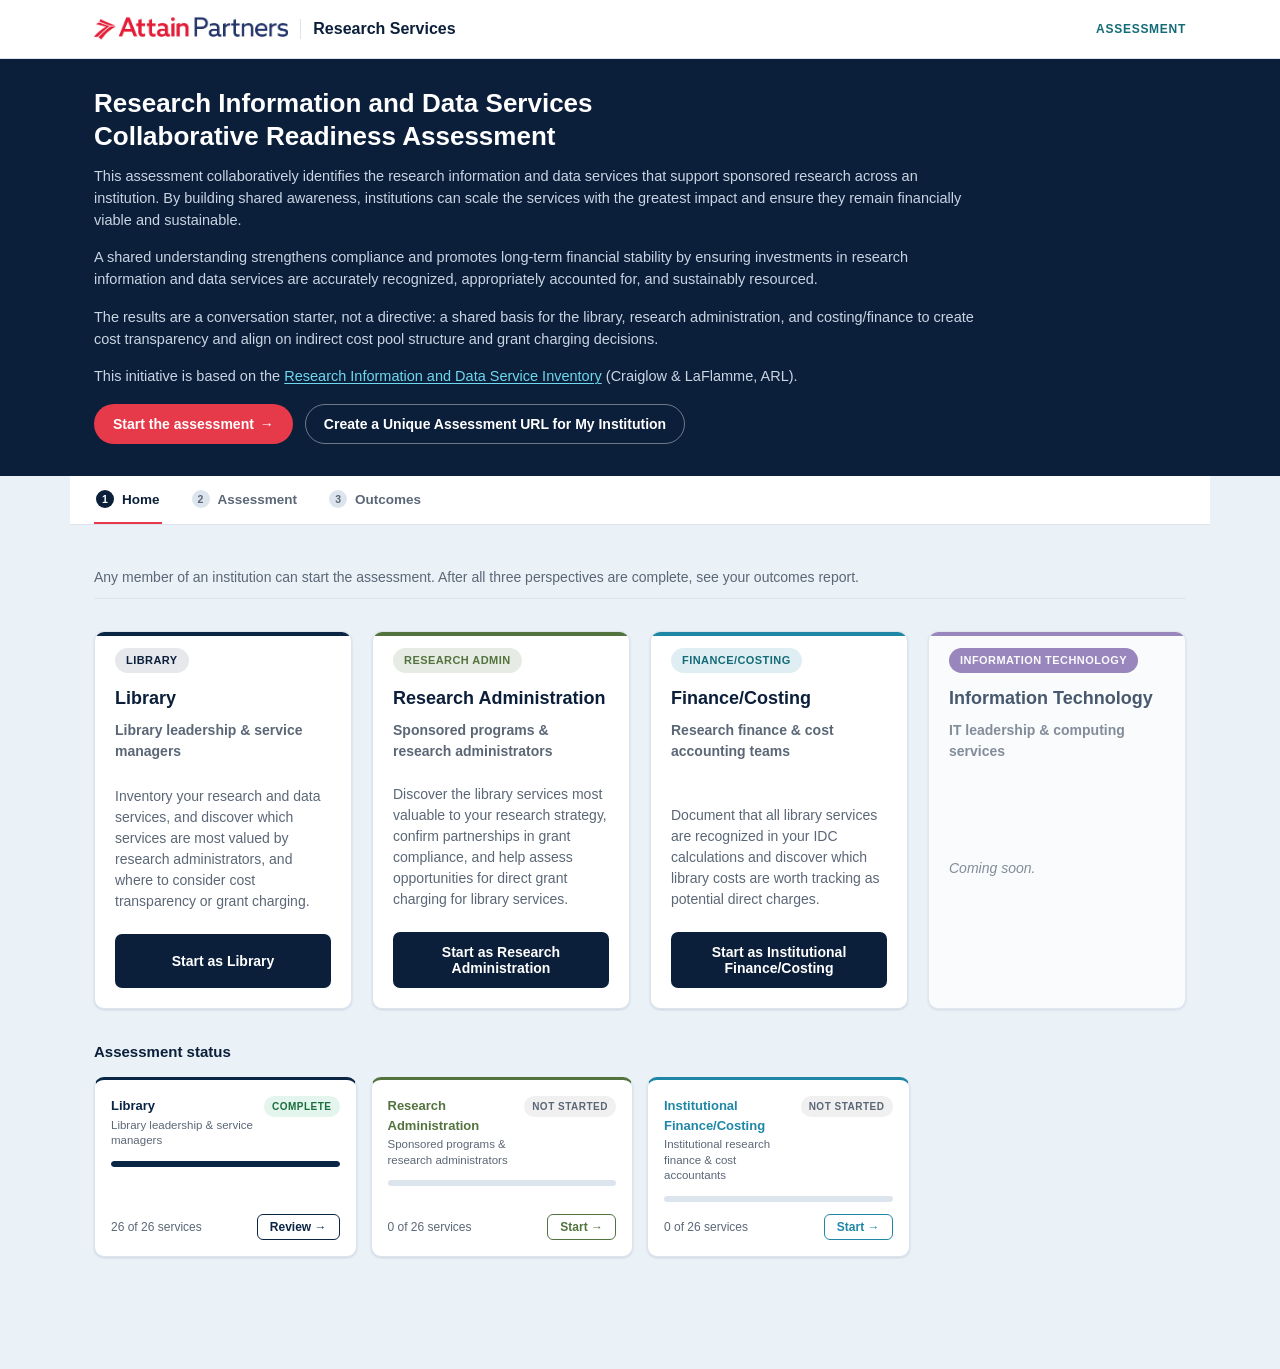
==== commit 86fad613: "Shorten card heading to Finance/Costing Co-Authored-By: Claude Sonnet 4.6 <noreply@anthropic.com> Cl" ====
--- a/index.html
+++ b/index.html
@@ -4,7 +4,7 @@
 <meta charset="UTF-8">
 <meta name="viewport" content="width=device-width, initial-scale=1.0">
 <title>Research Services Collaborative Readiness Assessment</title>
-<link rel="stylesheet" href="css/style.css?v=12">
+<link rel="stylesheet" href="css/style.css?v=13">
 </head>
 <body>
 
@@ -88,7 +88,7 @@
       <article class="role-card" data-role="costing">
         <div class="role-card-bar" style="background:#1F87A6"></div>
         <span class="pill-badge pill-teal">FINANCE/COSTING</span>
-        <h2>Institutional Finance/Costing</h2>
+        <h2>Finance/Costing</h2>
         <p class="role-card-sub">Research finance &amp; cost accounting teams</p>
         <p>Document that all library services are recognized in your IDC calculations and discover which library costs are worth tracking as potential direct charges.</p>
         <button class="btn btn-primary" data-start="costing">Start as Institutional Finance/Costing</button>
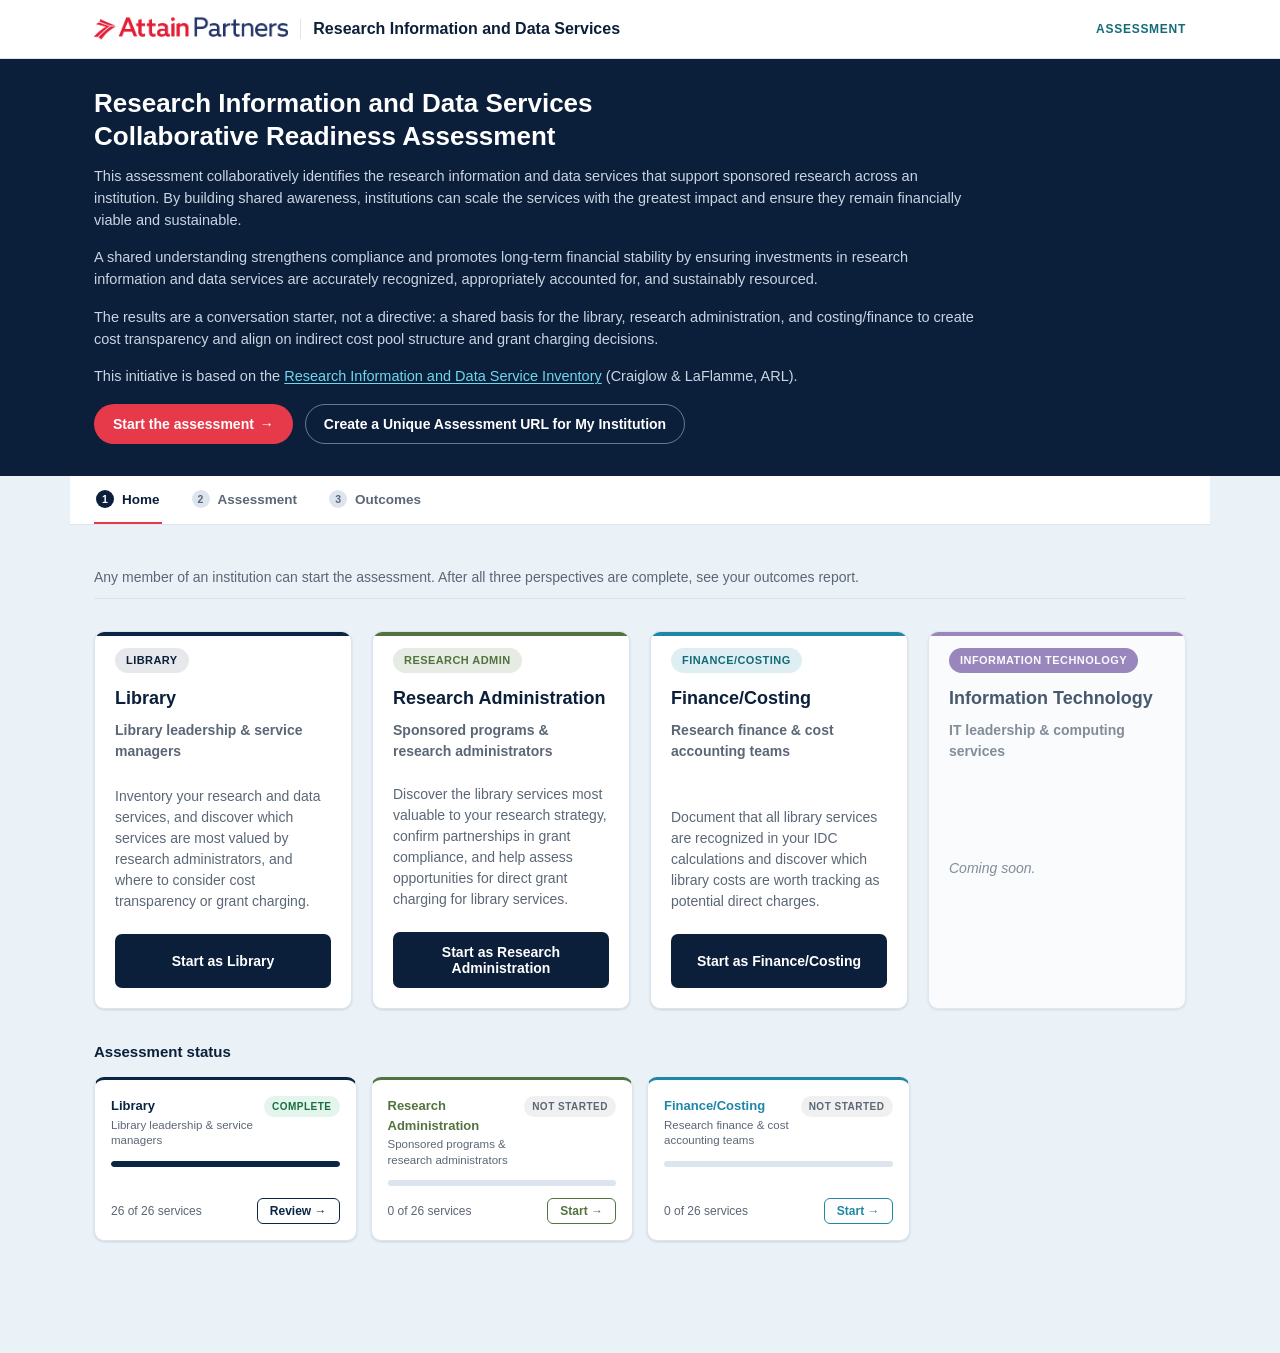
==== commit 345328b9: "Rename to Finance/Costing throughout; update brand text to Research Information and Data Services Co" ====
--- a/index.html
+++ b/index.html
@@ -22,7 +22,7 @@
     <div class="brand">
       <img class="brand-logo" src="assets/attain-partners-logo.png" alt="Attain Partners">
       <span class="brand-divider"></span>
-      <span class="brand-text">Research Services</span>
+      <span class="brand-text">Research Information and Data Services</span>
     </div>
     <span class="eyebrow-tag">ASSESSMENT</span>
   </div>
@@ -91,7 +91,7 @@
         <h2>Finance/Costing</h2>
         <p class="role-card-sub">Research finance &amp; cost accounting teams</p>
         <p>Document that all library services are recognized in your IDC calculations and discover which library costs are worth tracking as potential direct charges.</p>
-        <button class="btn btn-primary" data-start="costing">Start as Institutional Finance/Costing</button>
+        <button class="btn btn-primary" data-start="costing">Start as Finance/Costing</button>
       </article>
       <article class="role-card role-card-coming-soon" data-role="it">
         <div class="role-card-bar" style="background:#7B5EA7"></div>
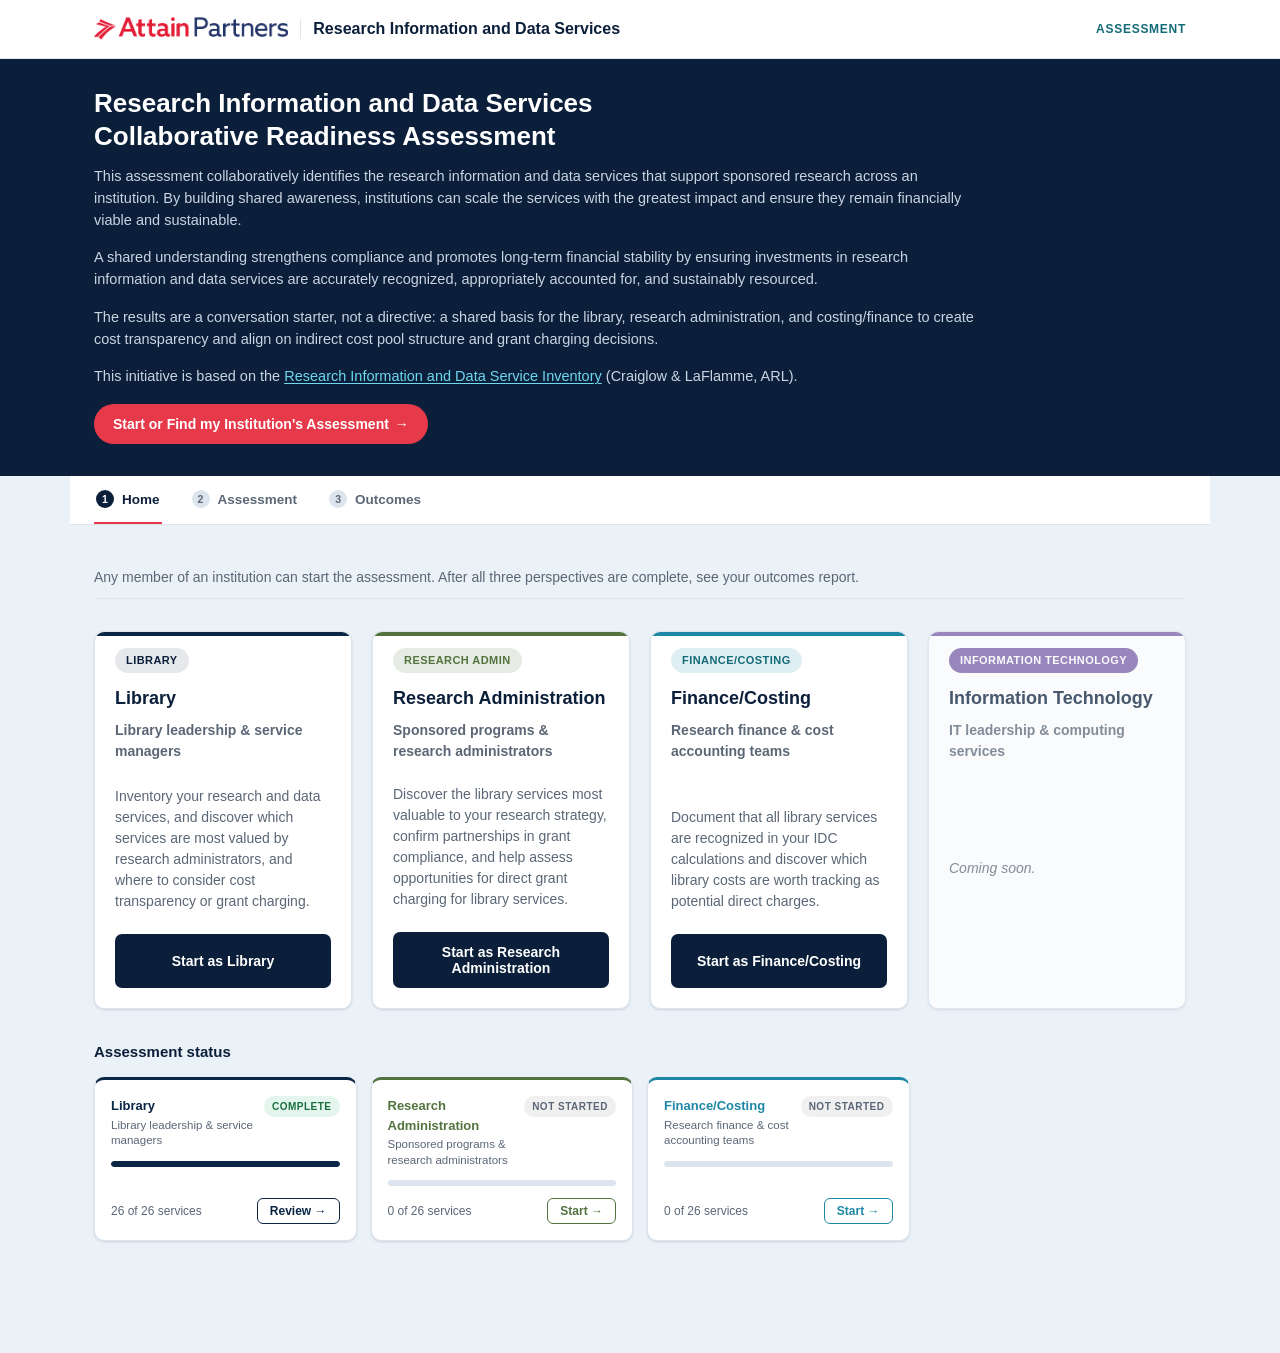
==== commit 897a5ad3: "Institution-keyed storage and URL-param flow; restyle institution button red; remove start CTA - Dat" ====
--- a/index.html
+++ b/index.html
@@ -4,7 +4,7 @@
 <meta charset="UTF-8">
 <meta name="viewport" content="width=device-width, initial-scale=1.0">
 <title>Research Services Collaborative Readiness Assessment</title>
-<link rel="stylesheet" href="css/style.css?v=13">
+<link rel="stylesheet" href="css/style.css?v=14">
 </head>
 <body>
 
@@ -46,8 +46,7 @@
         This initiative is based on the <a href="https://figshare.com/articles/online_resource/Research_Information_and_Data_Service_Inventory/32581626/1?file=65289315" target="_blank" rel="noopener" class="hero-link">Research Information and Data Service Inventory</a> (Craiglow &amp; LaFlamme, ARL).
       </p>
       <div class="cta-row">
-        <button class="btn btn-cta" data-scroll-to="role-grid">Start the assessment <span class="cta-arrow">&rarr;</span></button>
-        <button class="btn btn-outline-light" id="open-institution-modal-btn">Create a Unique Assessment URL for My Institution</button>
+        <button class="btn btn-cta" id="open-institution-modal-btn">Start or Find my Institution's Assessment <span class="cta-arrow">&rarr;</span></button>
       </div>
     </div>
   </div>
@@ -131,7 +130,7 @@
         <button class="btn btn-secondary" data-goto="results">See progress &amp; outcomes</button>
       </div>
       <div class="share-link-row">
-        <p class="share-link-label">Send this assessment to a counterpart (library, research admin, or costing) so they can fill out their section and combine results with yours:</p>
+        <p class="share-link-label">Send this link to a colleague on a <strong>different device</strong> — it carries all current answers so they can add their section. To share just the institution entry link (no data), use the "Start or Find my Institution's Assessment" button.</p>
         <div class="share-link-controls">
           <input type="text" id="share-link-input" readonly placeholder="Click &quot;Get link&quot; to generate a shareable link">
           <button class="btn btn-secondary" id="gen-link-btn">Get link</button>
@@ -189,10 +188,10 @@
 <div id="institution-modal" class="modal-overlay" hidden>
   <div class="modal-box">
     <div class="modal-header">
-      <h3 class="modal-title">Create a Unique Assessment URL</h3>
+      <h3 class="modal-title">Start or Find Your Institution's Assessment</h3>
       <button class="modal-close" id="modal-close-btn" aria-label="Close">&times;</button>
     </div>
-    <p class="modal-desc">Select your institution to generate a shareable URL. Anyone who opens the link will see your institution's name on every page of the assessment.</p>
+    <p class="modal-desc">Select your institution to open its unique assessment page. Any progress already saved on this device will be restored. Share the link with colleagues so they can open the same institution's assessment.</p>
     <label class="modal-label" for="institution-select">Institution</label>
     <select id="institution-select" class="modal-select">
       <option value="">— Select an institution —</option>
@@ -234,7 +233,7 @@
       <option>Yale University</option>
     </select>
     <div id="modal-url-section" hidden>
-      <label class="modal-label">Your unique assessment URL</label>
+      <label class="modal-label">Your institution's assessment link</label>
       <div class="modal-url-row">
         <input type="text" id="modal-url-input" class="modal-url-input" readonly>
         <button class="btn btn-secondary" id="modal-copy-btn">Copy</button>
@@ -243,7 +242,7 @@
       <p class="modal-copied" id="modal-copied" hidden>Copied to clipboard!</p>
     </div>
     <div class="modal-actions">
-      <button class="btn btn-primary" id="modal-generate-btn">Generate URL</button>
+      <button class="btn btn-primary" id="modal-generate-btn">Go to Assessment</button>
       <button class="btn btn-text" id="modal-cancel-btn">Cancel</button>
     </div>
   </div>
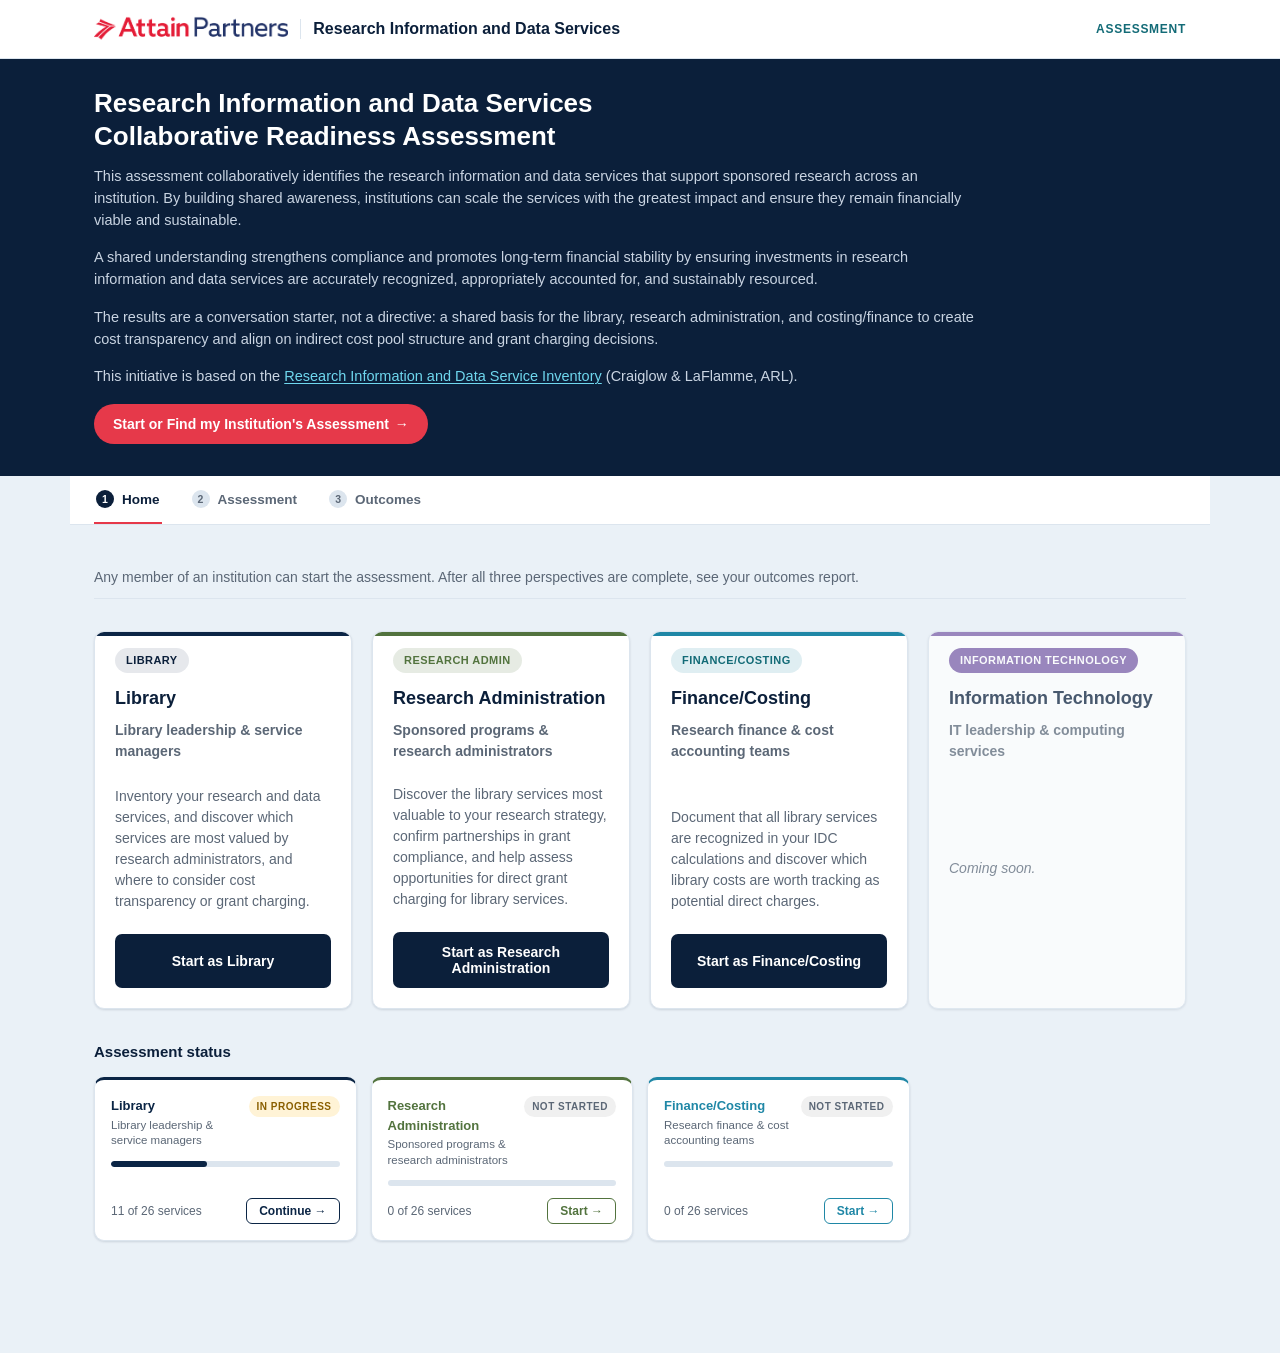
==== commit cc98ee4e: "Admin dropdown with full institution list; library defaults to offered; fix outcome titles and learn" ====
--- a/index.html
+++ b/index.html
@@ -155,13 +155,13 @@
         <div class="outcome-body"></div>
       </div>
       <div class="outcome-card" id="outcome-transparency">
-        <h3>Most Potential to Model Cost Transparency or Start Tracking Costs</h3>
+        <h3>Most Potential to Model Cost Transparency or Track Costs</h3>
         <p class="outcome-desc">Service costs that the library can potentially isolate, research administrators value, and costing teams could potentially move from Indirect to direct costs.</p>
         <div class="outcome-body"></div>
       </div>
     </div>
     <div class="outcome-card outcome-card-wide" id="outcome-threshold">
-      <h3>Finance/Costing Threshold</h3>
+      <h3>Service Center Threshold</h3>
       <p class="outcome-desc">Does the institution have a threshold for moving a library service from the IDC cost pool to direct charging?</p>
       <div class="outcome-body"></div>
     </div>
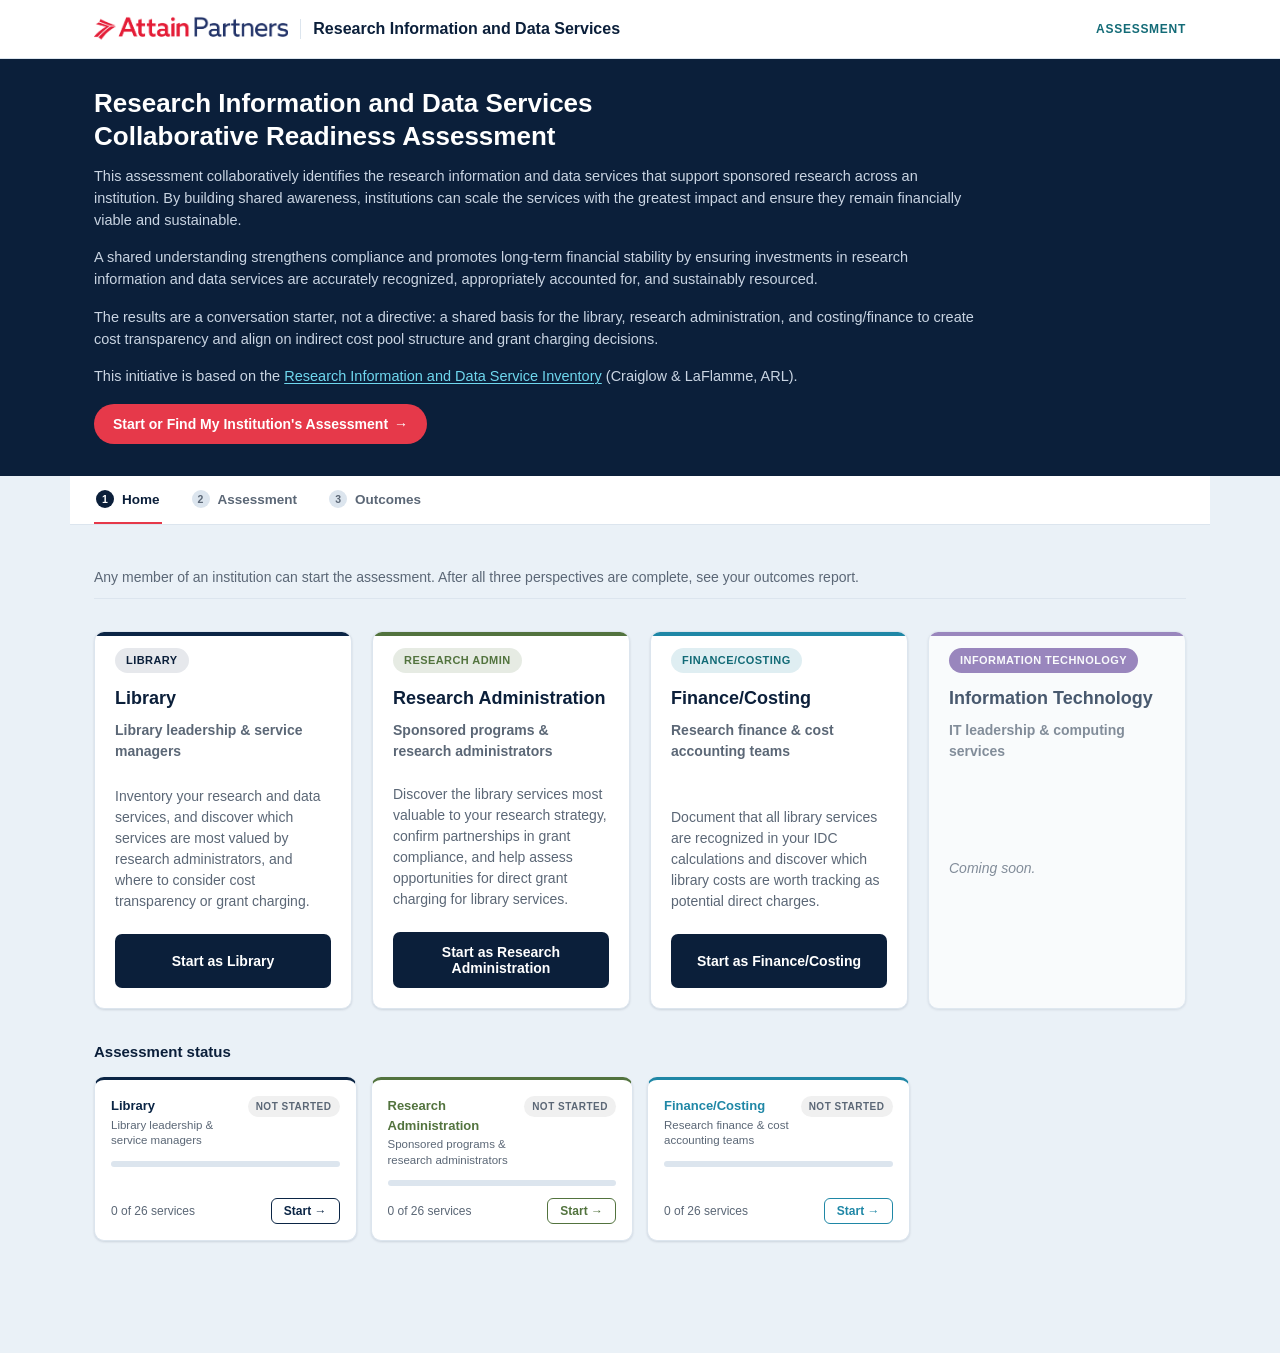
==== commit d2e48f28: "Capitalize My in button; modal shows URL on dropdown select before navigating; chipLib shows check f" ====
--- a/index.html
+++ b/index.html
@@ -46,7 +46,7 @@
         This initiative is based on the <a href="https://figshare.com/articles/online_resource/Research_Information_and_Data_Service_Inventory/32581626/1?file=65289315" target="_blank" rel="noopener" class="hero-link">Research Information and Data Service Inventory</a> (Craiglow &amp; LaFlamme, ARL).
       </p>
       <div class="cta-row">
-        <button class="btn btn-cta" id="open-institution-modal-btn">Start or Find my Institution's Assessment <span class="cta-arrow">&rarr;</span></button>
+        <button class="btn btn-cta" id="open-institution-modal-btn">Start or Find My Institution's Assessment <span class="cta-arrow">&rarr;</span></button>
       </div>
     </div>
   </div>
@@ -130,7 +130,7 @@
         <button class="btn btn-secondary" data-goto="results">See progress &amp; outcomes</button>
       </div>
       <div class="share-link-row">
-        <p class="share-link-label">Send this link to a colleague on a <strong>different device</strong> — it carries all current answers so they can add their section. To share just the institution entry link (no data), use the "Start or Find my Institution's Assessment" button.</p>
+        <p class="share-link-label">Send this link to a colleague on a <strong>different device</strong> — it carries all current answers so they can add their section. To share just the institution entry link (no data), use the "Start or Find My Institution's Assessment" button.</p>
         <div class="share-link-controls">
           <input type="text" id="share-link-input" readonly placeholder="Click &quot;Get link&quot; to generate a shareable link">
           <button class="btn btn-secondary" id="gen-link-btn">Get link</button>
